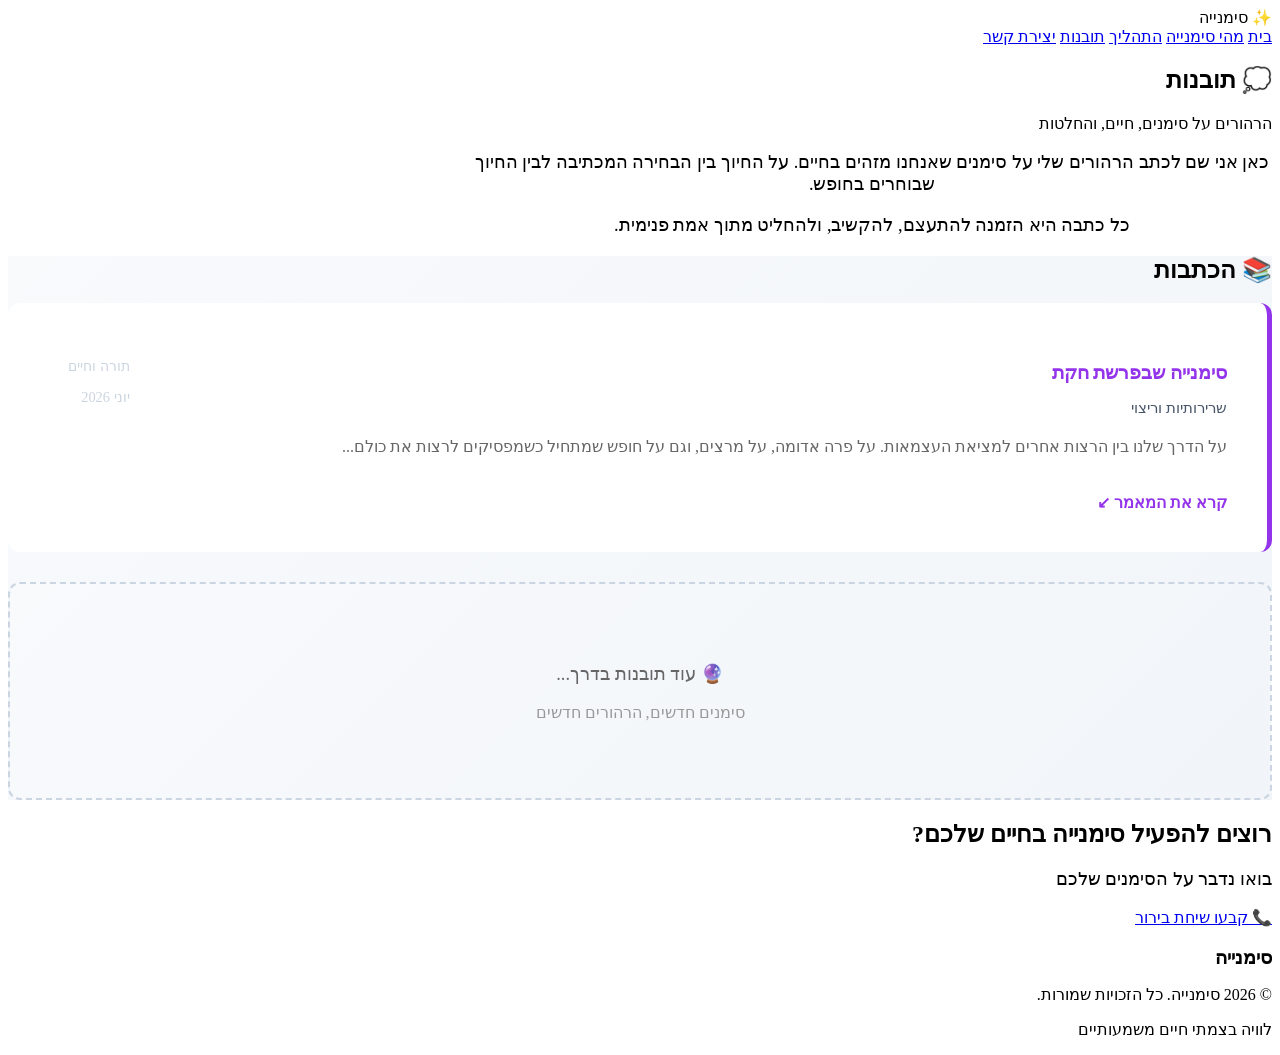
==== website/index.html @ f527c828 "some remove server dump" ====
<!DOCTYPE html>
<html lang="he" dir="rtl">
<head>
    <meta charset="UTF-8">
    <meta name="viewport" content="width=device-width, initial-scale=1.0">
    <meta name="description" content="תובנות על סימנים, חיים, והחלטות">
    <title>תובנות</title>
    <link rel="stylesheet" href="../css/style2.css">
</head>
<body>

<!-- HEADER -->
<header>
    <div class="header-container">
        <div class="logo">✨ סימנייה</div>
        <nav>
            <a href="../index_v2.html">בית</a>
            <a href="../about/index_v2.html">מהי סימנייה</a>
            <a href="../services/index_v2.html">התהליך</a>
            <a href="index.html" class="active">תובנות</a>
            <a href="../contact/index_v2.html">יצירת קשר</a>
        </nav>
    </div>
</header>

<!-- HERO -->
<section class="hero">
    <h1>💭 תובנות</h1>
    <p>הרהורים על סימנים, חיים, והחלטות</p>
</section>

<!-- INTRO -->
<section class="section">
    <div class="container" style="max-width: 800px; text-align: center;">
        <p style="font-size: 1.15em;">כאן אני שם לכתב הרהורים שלי על סימנים שאנחנו מזהים בחיים. על החיוך בין הבחירה המכתיבה לבין החיוך שבוחרים בחופש.</p>
        <p style="font-size: 1.15em;">כל כתבה היא הזמנה להתעצם, להקשיב, ולהחליט מתוך אמת פנימית.</p>
    </div>
</section>

<!-- ARTICLES GRID -->
<section class="section" style="background: linear-gradient(135deg, #f8fafc 0%, #f1f5f9 100%);">
    <div class="container">
        <h2>📚 הכתבות</h2>
        
        <!-- ARTICLE 1 -->
        <div style="background: white; padding: 40px; border-radius: 12px; margin-bottom: 30px; border-right: 5px solid #9333ea; transition: all 0.3s; cursor: pointer;" onmouseover="this.style.transform='translateY(-5px)'; this.style.boxShadow='0 12px 30px rgba(147, 51, 234, 0.15)'" onmouseout="this.style.transform='translateY(0)'; this.style.boxShadow='0 4px 12px rgba(0, 0, 0, 0.08)'">
            <div style="display: flex; justify-content: space-between; align-items: start;">
                <div style="flex: 1;">
                    <h3 style="color: #9333ea; margin-bottom: 10px;">סימנייה שבפרשת חקת</h3>
                    <p style="color: #475569; font-size: 0.95em; margin-bottom: 15px;">שרירותיות וריצוי</p>
                    <p style="color: #666; line-height: 1.8;">על הדרך שלנו בין הרצות אחרים למציאת העצמאות. על פרה אדומה, על מרצים, וגם על חופש שמתחיל כשמפסיקים לרצות את כולם...</p>
                    <a href="simaneyah-in-parashat-chuckat.html" style="display: inline-block; margin-top: 15px; color: #9333ea; font-weight: 700; text-decoration: none;">קרא את המאמר ↙</a>
                </div>
                <div style="color: #cbd5e1; font-size: 0.9em; margin-left: 20px; white-space: nowrap;">
                    <p>תורה וחיים</p>
                    <p>יוני 2026</p>
                </div>
            </div>
        </div>

        <!-- MORE COMING SOON -->
        <div style="background: linear-gradient(135deg, #f8fafc 0%, #f1f5f9 100%); padding: 60px 40px; border-radius: 12px; text-align: center; border: 2px dashed #cbd5e1;">
            <p style="font-size: 1.15em; color: #666;">🔮 עוד תובנות בדרך...</p>
            <p style="color: #999; margin-top: 10px;">סימנים חדשים, הרהורים חדשים</p>
        </div>
    </div>
</section>

<!-- CTA -->
<section class="cta-section">
    <h2>רוצים להפעיל סימנייה בחיים שלכם?</h2>
    <p style="font-size: 1.15em;">בואו נדבר על הסימנים שלכם</p>
    <a href="../contact/index_v2.html" class="btn">📞 קבעו שיחת בירור</a>
</section>

<!-- FOOTER -->
<footer>
    <p style="font-size: 1.2em; margin-bottom: 10px;"><strong>סימנייה</strong></p>
    <p>&copy; 2026 סימנייה. כל הזכויות שמורות.</p>
    <p>לוויה בצמתי חיים משמעותיים</p>
</footer>

</body>
</html>
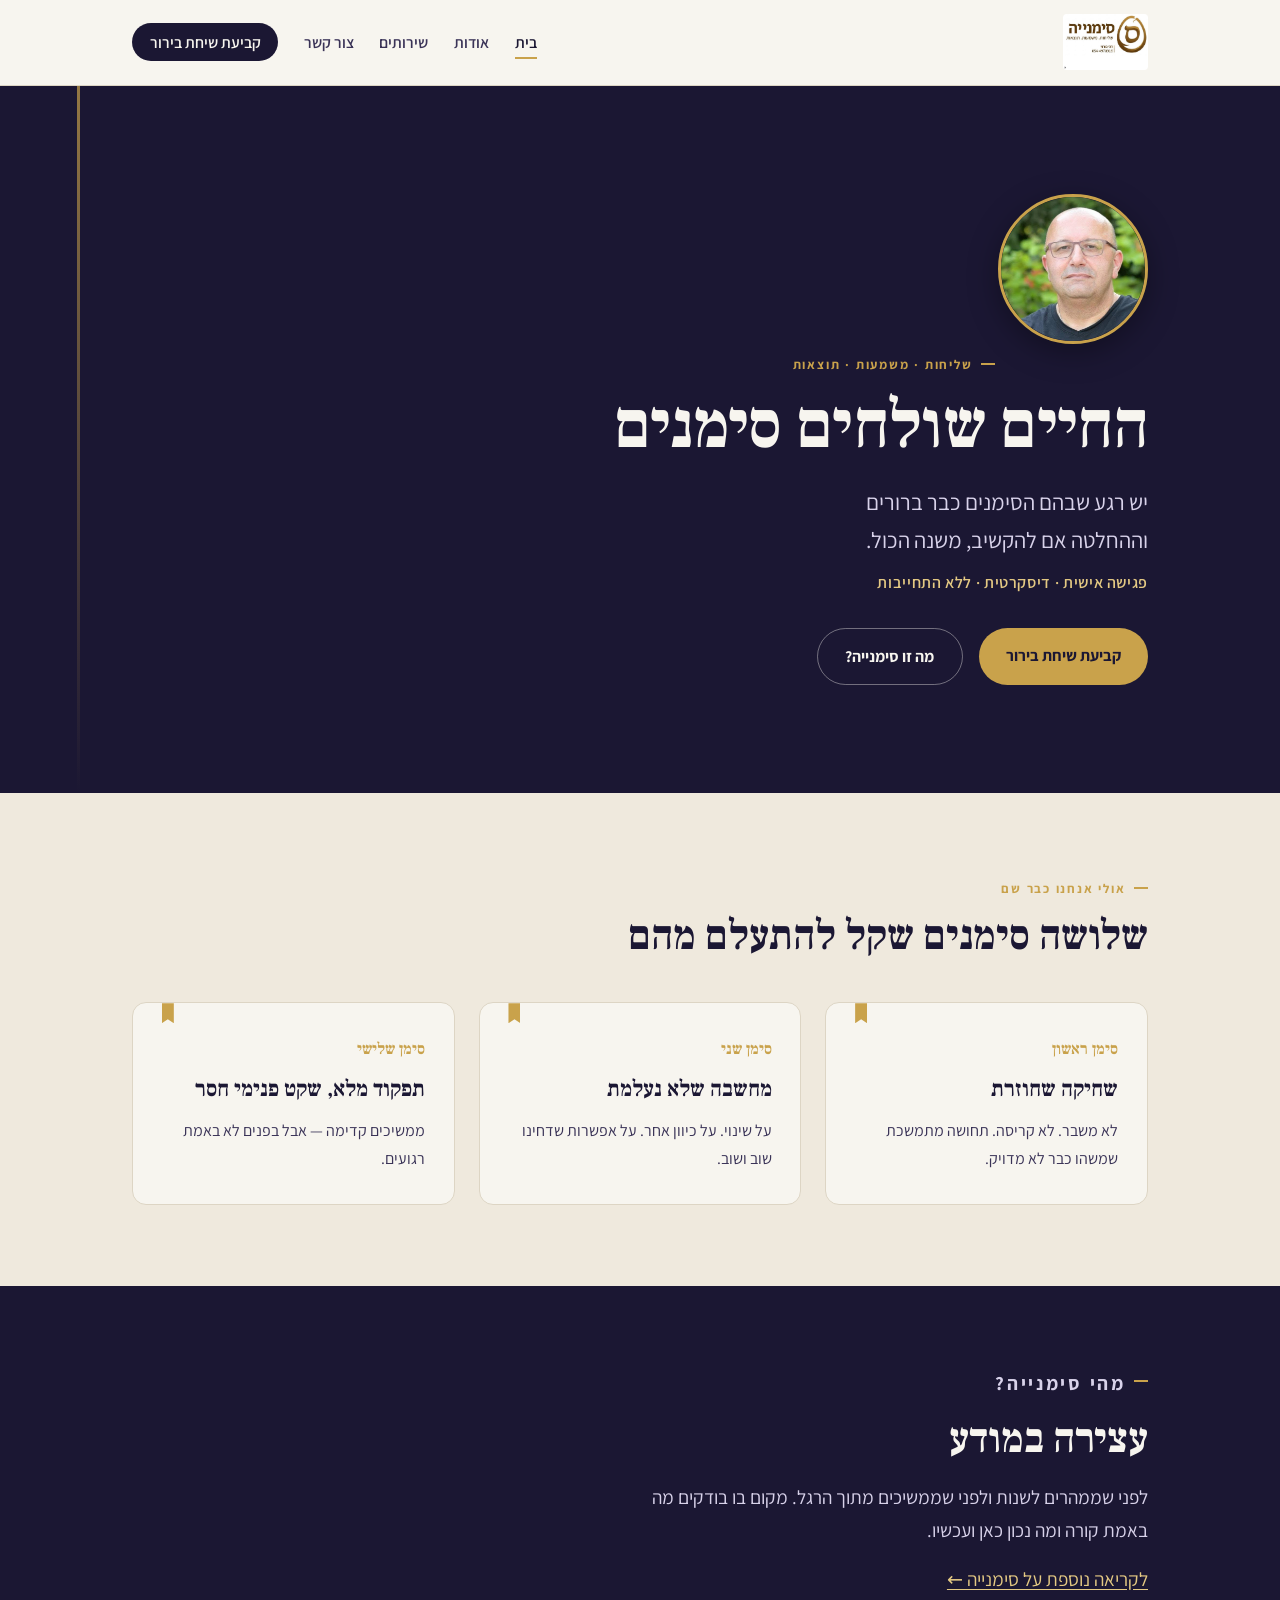
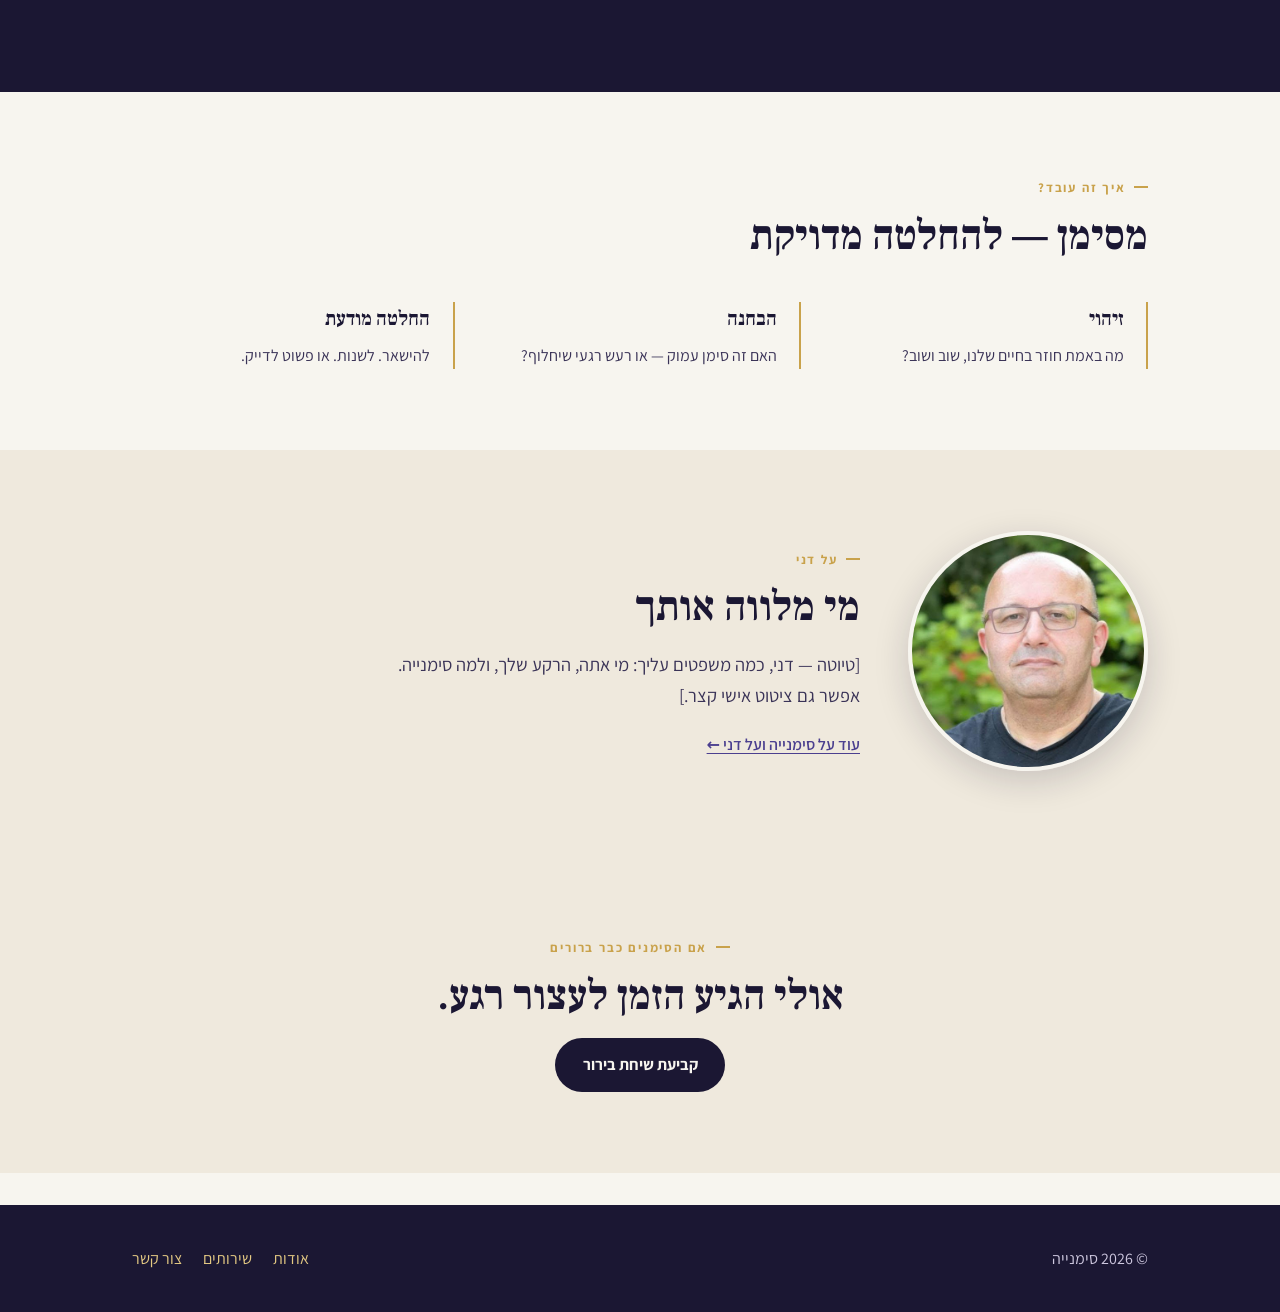
==== commit f9c740e8: "today" ====
--- a/website/index.html
+++ b/website/index.html
@@ -1,84 +1,145 @@
 <!DOCTYPE html>
 <html lang="he" dir="rtl">
 <head>
-    <meta charset="UTF-8">
-    <meta name="viewport" content="width=device-width, initial-scale=1.0">
-    <meta name="description" content="תובנות על סימנים, חיים, והחלטות">
-    <title>תובנות</title>
-    <link rel="stylesheet" href="../css/style2.css">
+<meta charset="UTF-8">
+<meta name="viewport" content="width=device-width, initial-scale=1">
+<title>סימנייה — החיים שולחים סימנים</title>
+<meta name="description" content="סימנייה — עצירה במודע לפני שממהרים לשנות ולפני שממשיכים מתוך הרגל. מקום בו בודקים מה באמת קורה ומה נכון כאן ועכשיו. פגישה אישית, דיסקרטית, ללא התחייבות.">
+<link rel="preconnect" href="https://fonts.googleapis.com">
+<link rel="preconnect" href="https://fonts.gstatic.com" crossorigin>
+<link href="https://fonts.googleapis.com/css2?family=Assistant:wght@400;600;700&family=Frank+Ruhl+Libre:wght@500;700&display=swap" rel="stylesheet">
+<link rel="stylesheet" href="style.css">
 </head>
 <body>
 
-<!-- HEADER -->
-<header>
-    <div class="header-container">
-        <div class="logo">✨ סימנייה</div>
-        <nav>
-            <a href="../index_v2.html">בית</a>
-            <a href="../about/index_v2.html">מהי סימנייה</a>
-            <a href="../services/index_v2.html">התהליך</a>
-            <a href="index.html" class="active">תובנות</a>
-            <a href="../contact/index_v2.html">יצירת קשר</a>
-        </nav>
-    </div>
+<header class="site-header">
+  <nav class="nav wrap" aria-label="ניווט ראשי">
+    <a class="brand" href="index.html"><img src="logo-full.jpg" alt="סימנייה — שליחות. משמעות. תוצאות" class="brand-logo"></a>
+    <button class="nav-toggle" aria-label="תפריט" aria-expanded="false"><span></span><span></span><span></span></button>
+    <ul class="nav-links">
+      <li><a href="index.html" aria-current="page">בית</a></li>
+      <li><a href="about.html">אודות</a></li>
+      <li><a href="services.html">שירותים</a></li>
+      <li><a href="contact.html">צור קשר</a></li>
+      <li><a class="nav-cta" href="contact.html">קביעת שיחת בירור</a></li>
+    </ul>
+  </nav>
 </header>
 
-<!-- HERO -->
-<section class="hero">
-    <h1>💭 תובנות</h1>
-    <p>הרהורים על סימנים, חיים, והחלטות</p>
-</section>
+<main>
+  <!-- HERO -->
+  <section class="hero">
+    <div class="wrap">
+      <img class="hero-portrait" src="dany-portrait.jpg" alt="דני נורני">
+      <p class="eyebrow">שליחות · משמעות · תוצאות</p>
+      <h1>החיים שולחים סימנים</h1>
+      <p class="lead">יש רגע שבהם הסימנים כבר ברורים<br>וההחלטה אם להקשיב, משנה הכול.</p>
+      <p class="tagline">פגישה אישית · דיסקרטית · ללא התחייבות</p>
+      <div class="cta-row">
+        <a class="btn btn-primary" href="contact.html">קביעת שיחת בירור</a>
+        <a class="btn btn-ghost" href="about.html">מה זו סימנייה?</a>
+      </div>
+    </div>
+  </section>
 
-<!-- INTRO -->
-<section class="section">
-    <div class="container" style="max-width: 800px; text-align: center;">
-        <p style="font-size: 1.15em;">כאן אני שם לכתב הרהורים שלי על סימנים שאנחנו מזהים בחיים. על החיוך בין הבחירה המכתיבה לבין החיוך שבוחרים בחופש.</p>
-        <p style="font-size: 1.15em;">כל כתבה היא הזמנה להתעצם, להקשיב, ולהחליט מתוך אמת פנימית.</p>
+  <!-- THREE SIGNS -->
+  <section class="signs">
+    <div class="wrap">
+      <p class="eyebrow">אולי אנחנו כבר שם</p>
+      <h2 class="section-title">שלושה סימנים שקל להתעלם מהם</h2>
+      <div class="signs-grid">
+        <article class="sign-card">
+          <span class="num">סימן ראשון</span>
+          <h3>שחיקה שחוזרת</h3>
+          <p>לא משבר. לא קריסה. תחושה מתמשכת שמשהו כבר לא מדויק.</p>
+        </article>
+        <article class="sign-card">
+          <span class="num">סימן שני</span>
+          <h3>מחשבה שלא נעלמת</h3>
+          <p>על שינוי. על כיוון אחר. על אפשרות שדחינו שוב ושוב.</p>
+        </article>
+        <article class="sign-card">
+          <span class="num">סימן שלישי</span>
+          <h3>תפקוד מלא, שקט פנימי חסר</h3>
+          <p>ממשיכים קדימה — אבל בפנים לא באמת רגועים.</p>
+        </article>
+      </div>
     </div>
-</section>
+  </section>
 
-<!-- ARTICLES GRID -->
-<section class="section" style="background: linear-gradient(135deg, #f8fafc 0%, #f1f5f9 100%);">
-    <div class="container">
-        <h2>📚 הכתבות</h2>
-        
-        <!-- ARTICLE 1 -->
-        <div style="background: white; padding: 40px; border-radius: 12px; margin-bottom: 30px; border-right: 5px solid #9333ea; transition: all 0.3s; cursor: pointer;" onmouseover="this.style.transform='translateY(-5px)'; this.style.boxShadow='0 12px 30px rgba(147, 51, 234, 0.15)'" onmouseout="this.style.transform='translateY(0)'; this.style.boxShadow='0 4px 12px rgba(0, 0, 0, 0.08)'">
-            <div style="display: flex; justify-content: space-between; align-items: start;">
-                <div style="flex: 1;">
-                    <h3 style="color: #9333ea; margin-bottom: 10px;">סימנייה שבפרשת חקת</h3>
-                    <p style="color: #475569; font-size: 0.95em; margin-bottom: 15px;">שרירותיות וריצוי</p>
-                    <p style="color: #666; line-height: 1.8;">על הדרך שלנו בין הרצות אחרים למציאת העצמאות. על פרה אדומה, על מרצים, וגם על חופש שמתחיל כשמפסיקים לרצות את כולם...</p>
-                    <a href="simaneyah-in-parashat-chuckat.html" style="display: inline-block; margin-top: 15px; color: #9333ea; font-weight: 700; text-decoration: none;">קרא את המאמר ↙</a>
-                </div>
-                <div style="color: #cbd5e1; font-size: 0.9em; margin-left: 20px; white-space: nowrap;">
-                    <p>תורה וחיים</p>
-                    <p>יוני 2026</p>
-                </div>
-            </div>
+  <!-- WHAT IS SIMANEYAH -->
+  <section class="statement">
+    <div class="wrap">
+      <p class="eyebrow">מהי סימנייה?</p>
+      <h2 class="section-title">עצירה במודע</h2>
+      <p>לפני שממהרים לשנות ולפני שממשיכים מתוך הרגל. מקום בו בודקים מה באמת קורה ומה נכון כאן ועכשיו.</p>
+      <p><a class="inline-link" href="about.html">לקריאה נוספת על סימנייה ←</a></p>
+    </div>
+  </section>
+
+  <!-- HOW IT WORKS -->
+  <section>
+    <div class="wrap">
+      <p class="eyebrow">איך זה עובד?</p>
+      <h2 class="section-title">מסימן — להחלטה מדויקת</h2>
+      <div class="steps">
+        <div class="step">
+          <h4>זיהוי</h4>
+          <p>מה באמת חוזר בחיים שלנו, שוב ושוב?</p>
         </div>
+        <div class="step">
+          <h4>הבחנה</h4>
+          <p>האם זה סימן עמוק — או רעש רגעי שיחלוף?</p>
+        </div>
+        <div class="step">
+          <h4>החלטה מודעת</h4>
+          <p>להישאר. לשנות. או פשוט לדייק.</p>
+        </div>
+      </div>
+    </div>
+  </section>
 
-        <!-- MORE COMING SOON -->
-        <div style="background: linear-gradient(135deg, #f8fafc 0%, #f1f5f9 100%); padding: 60px 40px; border-radius: 12px; text-align: center; border: 2px dashed #cbd5e1;">
-            <p style="font-size: 1.15em; color: #666;">🔮 עוד תובנות בדרך...</p>
-            <p style="color: #999; margin-top: 10px;">סימנים חדשים, הרהורים חדשים</p>
-        </div>
+  <!-- ABOUT DANY STRIP -->
+  <section class="about-strip">
+    <div class="wrap">
+      <img src="dany-portrait.jpg" alt="דני נורני">
+      <div class="about-text">
+        <p class="eyebrow">על דני</p>
+        <h2 class="section-title">מי מלווה אותך</h2>
+        <p class="section-intro">[טיוטה — דני, כמה משפטים עליך: מי אתה, הרקע שלך, ולמה סימנייה. אפשר גם ציטוט אישי קצר.]</p>
+        <p style="margin-top:1.2rem"><a class="inline-link" href="about.html" style="color:var(--indigo);text-decoration:underline;text-underline-offset:3px;font-weight:600">עוד על סימנייה ועל דני ←</a></p>
+      </div>
     </div>
-</section>
+  </section>
 
-<!-- CTA -->
-<section class="cta-section">
-    <h2>רוצים להפעיל סימנייה בחיים שלכם?</h2>
-    <p style="font-size: 1.15em;">בואו נדבר על הסימנים שלכם</p>
-    <a href="../contact/index_v2.html" class="btn">📞 קבעו שיחת בירור</a>
-</section>
+  <!-- CTA BAND -->
+  <section class="cta-band">
+    <div class="wrap">
+      <p class="eyebrow" style="display:inline-block">אם הסימנים כבר ברורים</p>
+      <h2 class="section-title center">אולי הגיע הזמן לעצור רגע.</h2>
+      <a class="btn btn-dark" href="contact.html">קביעת שיחת בירור</a>
+    </div>
+  </section>
+</main>
 
-<!-- FOOTER -->
-<footer>
-    <p style="font-size: 1.2em; margin-bottom: 10px;"><strong>סימנייה</strong></p>
-    <p>&copy; 2026 סימנייה. כל הזכויות שמורות.</p>
-    <p>לוויה בצמתי חיים משמעותיים</p>
+<footer class="site-footer">
+  <div class="wrap">
+    <span>© 2026 סימנייה</span>
+    <ul class="foot-nav">
+      <li><a href="about.html">אודות</a></li>
+      <li><a href="services.html">שירותים</a></li>
+      <li><a href="contact.html">צור קשר</a></li>
+    </ul>
+  </div>
 </footer>
 
+<script>
+  const t = document.querySelector('.nav-toggle');
+  const l = document.querySelector('.nav-links');
+  t.addEventListener('click', () => {
+    const open = l.classList.toggle('open');
+    t.setAttribute('aria-expanded', open);
+  });
+</script>
 </body>
 </html>
--- a/website/style.css
+++ b/website/style.css
@@ -0,0 +1,407 @@
+/* ============================================================
+   סימנייה — Simaneyah static site
+   Design system: "הסימן" — the sign / the bookmark.
+   A quiet, confident coaching site. Hebrew-first, RTL.
+   Signature element: a thin marker-ribbon that runs down the
+   right edge and marks section starts, like a bookmark in a book.
+   ============================================================ */
+
+:root {
+  /* Palette — deep indigo ink + warm gold marker, restrained */
+  --ink:        #1b1733;   /* near-black indigo, main text & dark sections */
+  --ink-soft:   #3a3357;   /* softened ink for secondary text */
+  --indigo:     #4b3f8f;   /* the purple nod to the previous design */
+  --indigo-lo:  #6f63b8;   /* lighter indigo for accents on dark */
+  --marker:     #c9a24b;   /* warm gold — the signature ribbon/sign */
+  --marker-lo:  #e4c983;   /* lighter gold for hovers */
+  --paper:      #f7f5ef;   /* warm off-white page */
+  --paper-2:    #efe9dd;   /* slightly deeper paper for cards */
+  --line:       #ddd5c4;   /* hairline on paper */
+
+  --maxw: 1080px;
+  --gap: clamp(1rem, 2.5vw, 2rem);
+
+  --font-display: "Frank Ruhl Libre", "David Libre", Georgia, serif;
+  --font-body: "Assistant", "Segoe UI", system-ui, sans-serif;
+}
+
+* { box-sizing: border-box; margin: 0; padding: 0; }
+
+html { scroll-behavior: smooth; }
+
+body {
+  font-family: var(--font-body);
+  background: var(--paper);
+  color: var(--ink);
+  line-height: 1.7;
+  direction: rtl;
+  -webkit-font-smoothing: antialiased;
+}
+
+@media (prefers-reduced-motion: reduce) {
+  html { scroll-behavior: auto; }
+  * { animation: none !important; transition: none !important; }
+}
+
+/* ---- Layout helpers ---- */
+.wrap { max-width: var(--maxw); margin-inline: auto; padding-inline: var(--gap); }
+.center { text-align: center; }
+
+/* ============================================================
+   The signature: marker ribbon
+   ============================================================ */
+.marker-line { color: var(--marker); }
+
+/* An eyebrow that looks like a small sign/tab */
+.eyebrow {
+  display: inline-block;
+  font-family: var(--font-body);
+  font-weight: 700;
+  font-size: 0.8rem;
+  letter-spacing: 0.14em;
+  color: var(--marker);
+  position: relative;
+  padding-inline-start: 1.4rem;
+  margin-bottom: 0.8rem;
+}
+.eyebrow::before {
+  content: "";
+  position: absolute;
+  inline-size: 0.85rem;
+  block-size: 2px;
+  background: var(--marker);
+  inset-block-start: 0.7em;
+  inset-inline-start: 0;
+}
+
+/* ============================================================
+   Header / nav
+   ============================================================ */
+.site-header {
+  position: sticky;
+  top: 0;
+  z-index: 50;
+  background: rgba(247,245,239,0.86);
+  backdrop-filter: blur(10px);
+  border-bottom: 1px solid var(--line);
+}
+.nav {
+  display: flex;
+  align-items: center;
+  justify-content: space-between;
+  gap: 1rem;
+  padding-block: 0.9rem;
+}
+.brand {
+  font-family: var(--font-display);
+  font-weight: 700;
+  font-size: 1.5rem;
+  color: var(--ink);
+  text-decoration: none;
+  display: flex;
+  align-items: center;
+  gap: 0.55rem;
+}
+.brand-logo {
+  height: 56px;
+  width: auto;
+  border-radius: 4px;
+}
+/* small bookmark glyph next to the brand */
+.brand .bm {
+  inline-size: 14px;
+  block-size: 22px;
+  background: var(--marker);
+  clip-path: polygon(0 0, 100% 0, 100% 100%, 50% 82%, 0 100%);
+  display: inline-block;
+}
+.nav-links { display: flex; gap: 1.6rem; list-style: none; align-items: center; }
+.nav-links a {
+  color: var(--ink-soft);
+  text-decoration: none;
+  font-weight: 600;
+  font-size: 0.98rem;
+  padding-block: 0.3rem;
+  border-bottom: 2px solid transparent;
+  transition: color .2s, border-color .2s;
+}
+.nav-links a:hover,
+.nav-links a[aria-current="page"] {
+  color: var(--ink);
+  border-bottom-color: var(--marker);
+}
+.nav-cta {
+  background: var(--ink);
+  color: var(--paper) !important;
+  padding: 0.55rem 1.1rem !important;
+  border-radius: 999px;
+  border-bottom: none !important;
+}
+.nav-cta:hover { background: var(--indigo); }
+
+.nav-toggle { display: none; background: none; border: 0; cursor: pointer; }
+.nav-toggle span { display: block; width: 26px; height: 2px; background: var(--ink); margin: 5px 0; }
+
+/* ============================================================
+   Buttons
+   ============================================================ */
+.btn {
+  display: inline-block;
+  font-weight: 700;
+  font-size: 1rem;
+  text-decoration: none;
+  padding: 0.85rem 1.7rem;
+  border-radius: 999px;
+  transition: transform .15s, background .2s, color .2s;
+  cursor: pointer;
+  border: none;
+}
+.btn-primary { background: var(--marker); color: var(--ink); }
+.btn-primary:hover { background: var(--marker-lo); transform: translateY(-2px); }
+.btn-ghost { background: transparent; color: var(--paper); border: 1.5px solid rgba(247,245,239,0.4); }
+.btn-ghost:hover { border-color: var(--marker); color: var(--marker-lo); }
+.btn-dark { background: var(--ink); color: var(--paper); }
+.btn-dark:hover { background: var(--indigo); transform: translateY(-2px); }
+
+/* ============================================================
+   Hero
+   ============================================================ */
+.hero {
+  background: var(--ink);
+  color: var(--paper);
+  position: relative;
+  overflow: hidden;
+  padding-block: clamp(4rem, 12vh, 8rem);
+}
+/* the ribbon running down the right edge of the hero */
+.hero::before {
+  content: "";
+  position: absolute;
+  inset-block: 0;
+  inset-inline-end: clamp(1.5rem, 6vw, 5rem);
+  inline-size: 3px;
+  background: linear-gradient(var(--marker), transparent);
+  opacity: 0.7;
+}
+.hero .wrap { position: relative; }
+.hero h1 {
+  font-family: var(--font-display);
+  font-weight: 700;
+  font-size: clamp(2.4rem, 6vw, 4.2rem);
+  line-height: 1.12;
+  letter-spacing: -0.01em;
+  max-inline-size: 15ch;
+  margin-bottom: 1.2rem;
+  animation: rise .8s ease both;
+}
+.hero .lead {
+  font-size: clamp(1.1rem, 2.2vw, 1.4rem);
+  color: #d8d2ea;
+  max-inline-size: 40ch;
+  margin-bottom: 0.6rem;
+  animation: rise .8s .1s ease both;
+}
+.hero .tagline {
+  color: var(--marker-lo);
+  font-weight: 600;
+  letter-spacing: 0.04em;
+  margin-bottom: 2rem;
+  animation: rise .8s .2s ease both;
+}
+.hero .cta-row { display: flex; gap: 1rem; flex-wrap: wrap; animation: rise .8s .3s ease both; }
+
+@keyframes rise {
+  from { opacity: 0; transform: translateY(18px); }
+  to   { opacity: 1; transform: translateY(0); }
+}
+
+/* ============================================================
+   Sections
+   ============================================================ */
+section { padding-block: clamp(3.5rem, 9vh, 6rem); }
+.section-title {
+  font-family: var(--font-display);
+  font-weight: 700;
+  font-size: clamp(1.8rem, 4vw, 2.6rem);
+  line-height: 1.2;
+  margin-bottom: 1rem;
+  max-inline-size: 24ch;
+}
+.section-intro { font-size: 1.15rem; color: var(--ink-soft); max-inline-size: 52ch; }
+
+/* the "signs" three-part block (זיהוי / הבחנה / החלטה) */
+.signs { background: var(--paper-2); }
+.signs-grid {
+  display: grid;
+  grid-template-columns: repeat(auto-fit, minmax(240px, 1fr));
+  gap: 1.5rem;
+  margin-top: 2.5rem;
+}
+.sign-card {
+  background: var(--paper);
+  border: 1px solid var(--line);
+  border-radius: 14px;
+  padding: 2rem 1.8rem;
+  position: relative;
+}
+/* each card carries a little marker tab at its top-right */
+.sign-card::before {
+  content: "";
+  position: absolute;
+  inset-block-start: 0;
+  inset-inline-end: 1.8rem;
+  inline-size: 12px;
+  block-size: 20px;
+  background: var(--marker);
+  clip-path: polygon(0 0, 100% 0, 100% 100%, 50% 80%, 0 100%);
+}
+.sign-card .num {
+  font-family: var(--font-display);
+  font-size: 1rem;
+  color: var(--marker);
+  font-weight: 700;
+}
+.sign-card h3 {
+  font-family: var(--font-display);
+  font-size: 1.4rem;
+  margin: 0.4rem 0 0.6rem;
+  color: var(--ink);
+}
+.sign-card p { color: var(--ink-soft); }
+
+/* "what is Simaneyah" statement block */
+.statement { background: var(--ink); color: var(--paper); }
+.statement .section-title { color: var(--paper); }
+.statement p { color: #d8d2ea; font-size: 1.2rem; max-inline-size: 58ch; margin-bottom: 1rem; }
+.statement a.inline-link { color: var(--marker-lo); text-decoration: underline; text-underline-offset: 3px; }
+
+/* process steps (identify/discern/decide) reused on About */
+.steps { display: grid; grid-template-columns: repeat(auto-fit, minmax(200px,1fr)); gap: 1.5rem; margin-top: 2.5rem; }
+.step { padding-inline-start: 1.4rem; border-inline-start: 2px solid var(--marker); }
+.step h4 { font-family: var(--font-display); font-size: 1.25rem; margin-bottom: 0.4rem; }
+.step p { color: var(--ink-soft); }
+
+/* CTA band */
+.cta-band { background: var(--paper-2); text-align: center; }
+.cta-band .section-title { margin-inline: auto; }
+
+/* ============================================================
+   Content pages (about/services/contact)
+   ============================================================ */
+.page-head { background: var(--ink); color: var(--paper); padding-block: clamp(3rem, 8vh, 5rem); position: relative; overflow: hidden; }
+.page-head::before {
+  content: ""; position: absolute; inset-block: 0;
+  inset-inline-end: clamp(1.5rem, 6vw, 5rem); inline-size: 3px;
+  background: linear-gradient(var(--marker), transparent); opacity: .7;
+}
+.page-head h1 { font-family: var(--font-display); font-size: clamp(2rem, 5vw, 3.2rem); position: relative; }
+.page-head p { color: #d8d2ea; margin-top: 0.6rem; max-inline-size: 50ch; position: relative; }
+
+.prose { max-inline-size: 68ch; }
+.prose p { margin-bottom: 1.2rem; font-size: 1.1rem; color: var(--ink-soft); }
+.prose h2 { font-family: var(--font-display); font-size: 1.7rem; margin: 2.2rem 0 0.8rem; color: var(--ink); }
+
+/* services list */
+.svc-grid { display: grid; grid-template-columns: repeat(auto-fit, minmax(260px,1fr)); gap: 1.5rem; margin-top: 2rem; }
+.svc {
+  background: var(--paper-2); border: 1px solid var(--line);
+  border-radius: 14px; padding: 2rem;
+}
+.svc h3 { font-family: var(--font-display); font-size: 1.4rem; margin-bottom: 0.6rem; }
+.svc p { color: var(--ink-soft); }
+
+/* ============================================================
+   Contact form
+   ============================================================ */
+.form-card {
+  background: var(--paper-2);
+  border: 1px solid var(--line);
+  border-radius: 16px;
+  padding: clamp(1.6rem, 4vw, 2.6rem);
+  max-inline-size: 620px;
+}
+.field { margin-bottom: 1.2rem; }
+.field label { display: block; font-weight: 600; margin-bottom: 0.4rem; color: var(--ink); }
+.field input, .field textarea {
+  inline-size: 100%;
+  font-family: inherit;
+  font-size: 1rem;
+  padding: 0.75rem 0.9rem;
+  border: 1.5px solid var(--line);
+  border-radius: 10px;
+  background: var(--paper);
+  color: var(--ink);
+  transition: border-color .2s;
+}
+.field input:focus, .field textarea:focus { outline: none; border-color: var(--marker); }
+.field textarea { min-block-size: 130px; resize: vertical; }
+.form-note { font-size: 0.9rem; color: var(--ink-soft); margin-top: 1rem; }
+
+/* ============================================================
+   Portrait (Dany)
+   ============================================================ */
+.hero-portrait {
+  inline-size: clamp(96px, 14vw, 150px);
+  block-size: clamp(96px, 14vw, 150px);
+  border-radius: 50%;
+  object-fit: cover;
+  border: 3px solid var(--marker);
+  box-shadow: 0 8px 30px rgba(0,0,0,0.35);
+  margin-bottom: 1.6rem;
+  animation: rise .8s ease both;
+}
+
+.about-strip { background: var(--paper-2); }
+.about-strip .wrap {
+  display: flex;
+  align-items: center;
+  gap: clamp(1.5rem, 4vw, 3rem);
+  flex-wrap: wrap;
+}
+.about-strip img {
+  inline-size: clamp(160px, 26vw, 240px);
+  block-size: clamp(160px, 26vw, 240px);
+  border-radius: 50%;
+  object-fit: cover;
+  border: 4px solid var(--paper);
+  box-shadow: 0 10px 34px rgba(27,23,51,0.18);
+  flex-shrink: 0;
+}
+.about-strip .about-text { flex: 1 1 320px; }
+
+/* ============================================================
+   Footer
+   ============================================================ */
+.site-footer {
+  background: var(--ink);
+  color: #cfc9e0;
+  padding-block: 2.5rem;
+  margin-top: 2rem;
+}
+.site-footer .wrap { display: flex; flex-wrap: wrap; gap: 1rem; justify-content: space-between; align-items: center; }
+.site-footer a { color: var(--marker-lo); text-decoration: none; }
+.site-footer a:hover { text-decoration: underline; }
+.foot-nav { display: flex; gap: 1.3rem; list-style: none; }
+
+/* ============================================================
+   Responsive
+   ============================================================ */
+@media (max-width: 720px) {
+  .nav-links {
+    position: absolute;
+    inset-block-start: 100%;
+    inset-inline: 0;
+    background: var(--paper);
+    flex-direction: column;
+    gap: 0;
+    border-bottom: 1px solid var(--line);
+    max-block-size: 0;
+    overflow: hidden;
+    transition: max-block-size .3s ease;
+  }
+  .nav-links.open { max-block-size: 360px; }
+  .nav-links li { inline-size: 100%; border-top: 1px solid var(--line); }
+  .nav-links a { display: block; padding: 0.9rem var(--gap); border-bottom: none; }
+  .nav-links .nav-cta { margin: 0.8rem var(--gap); text-align: center; }
+  .nav-toggle { display: block; }
+}
